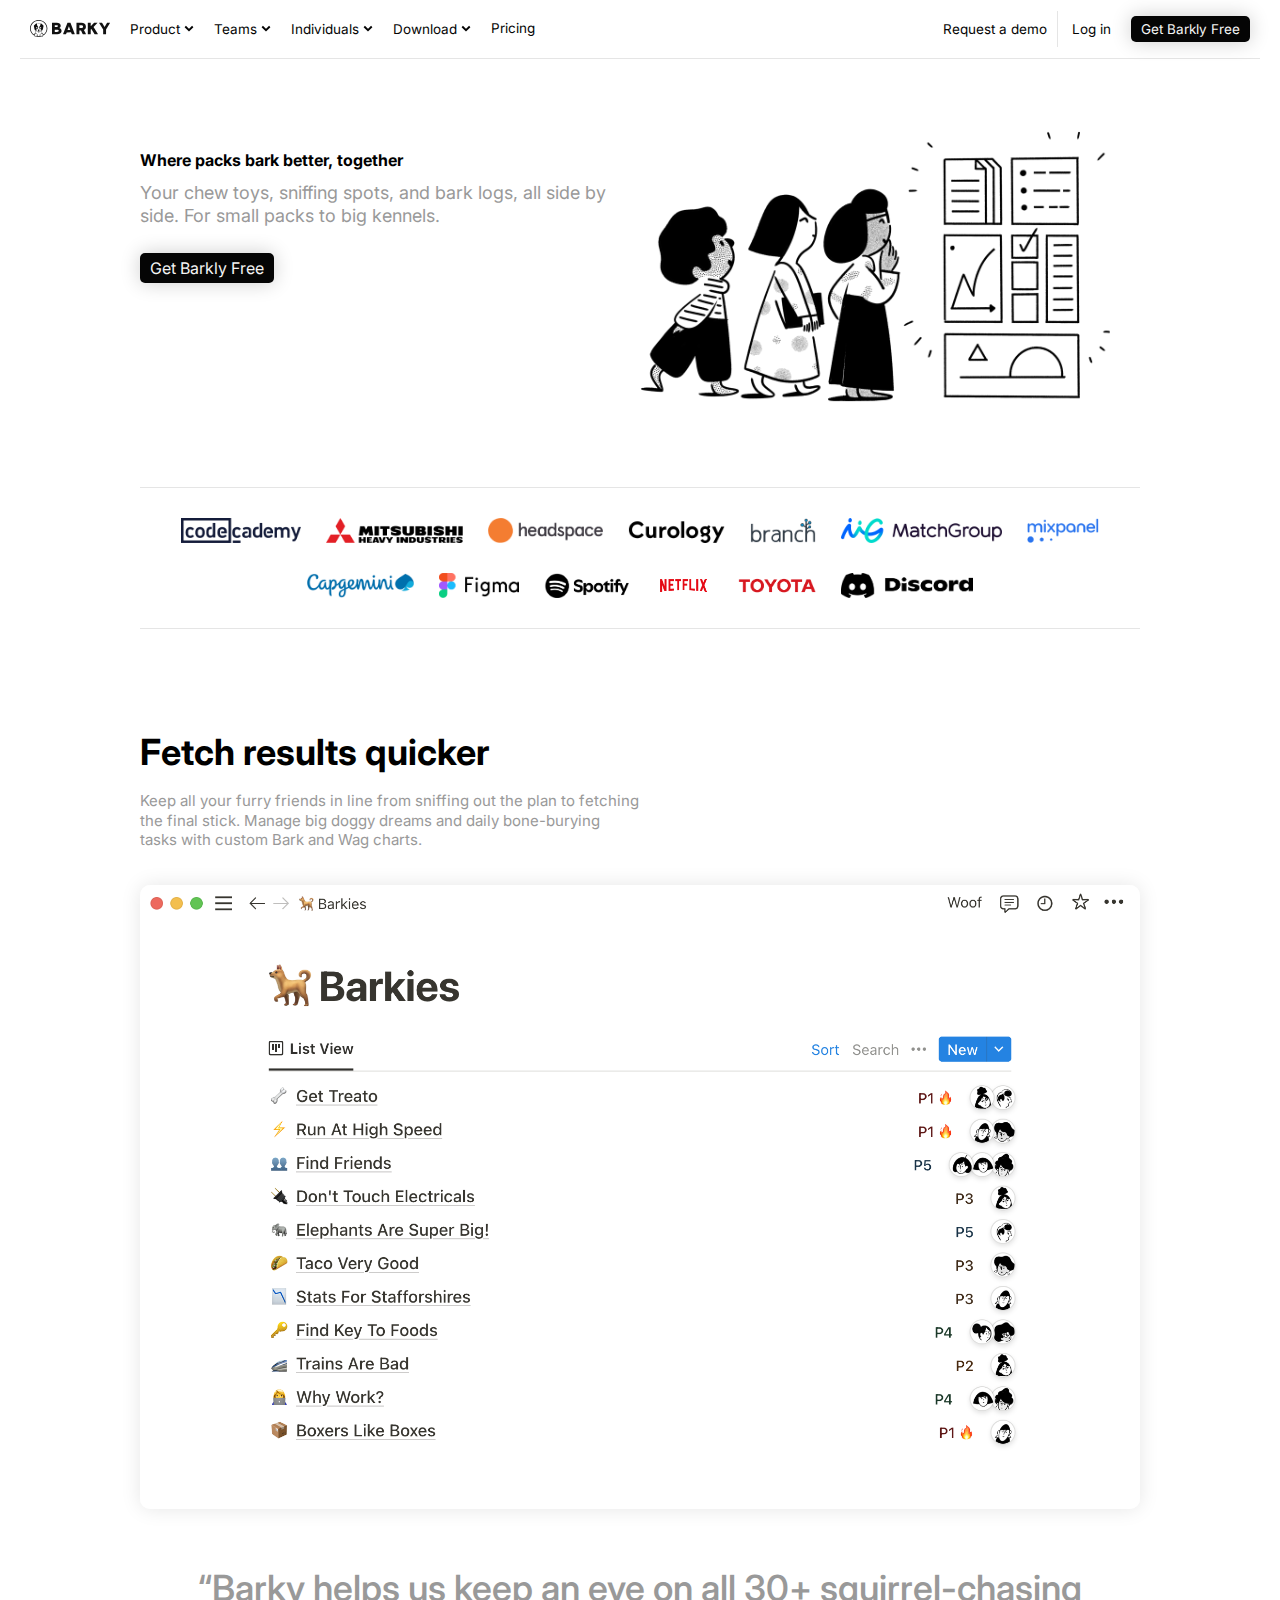
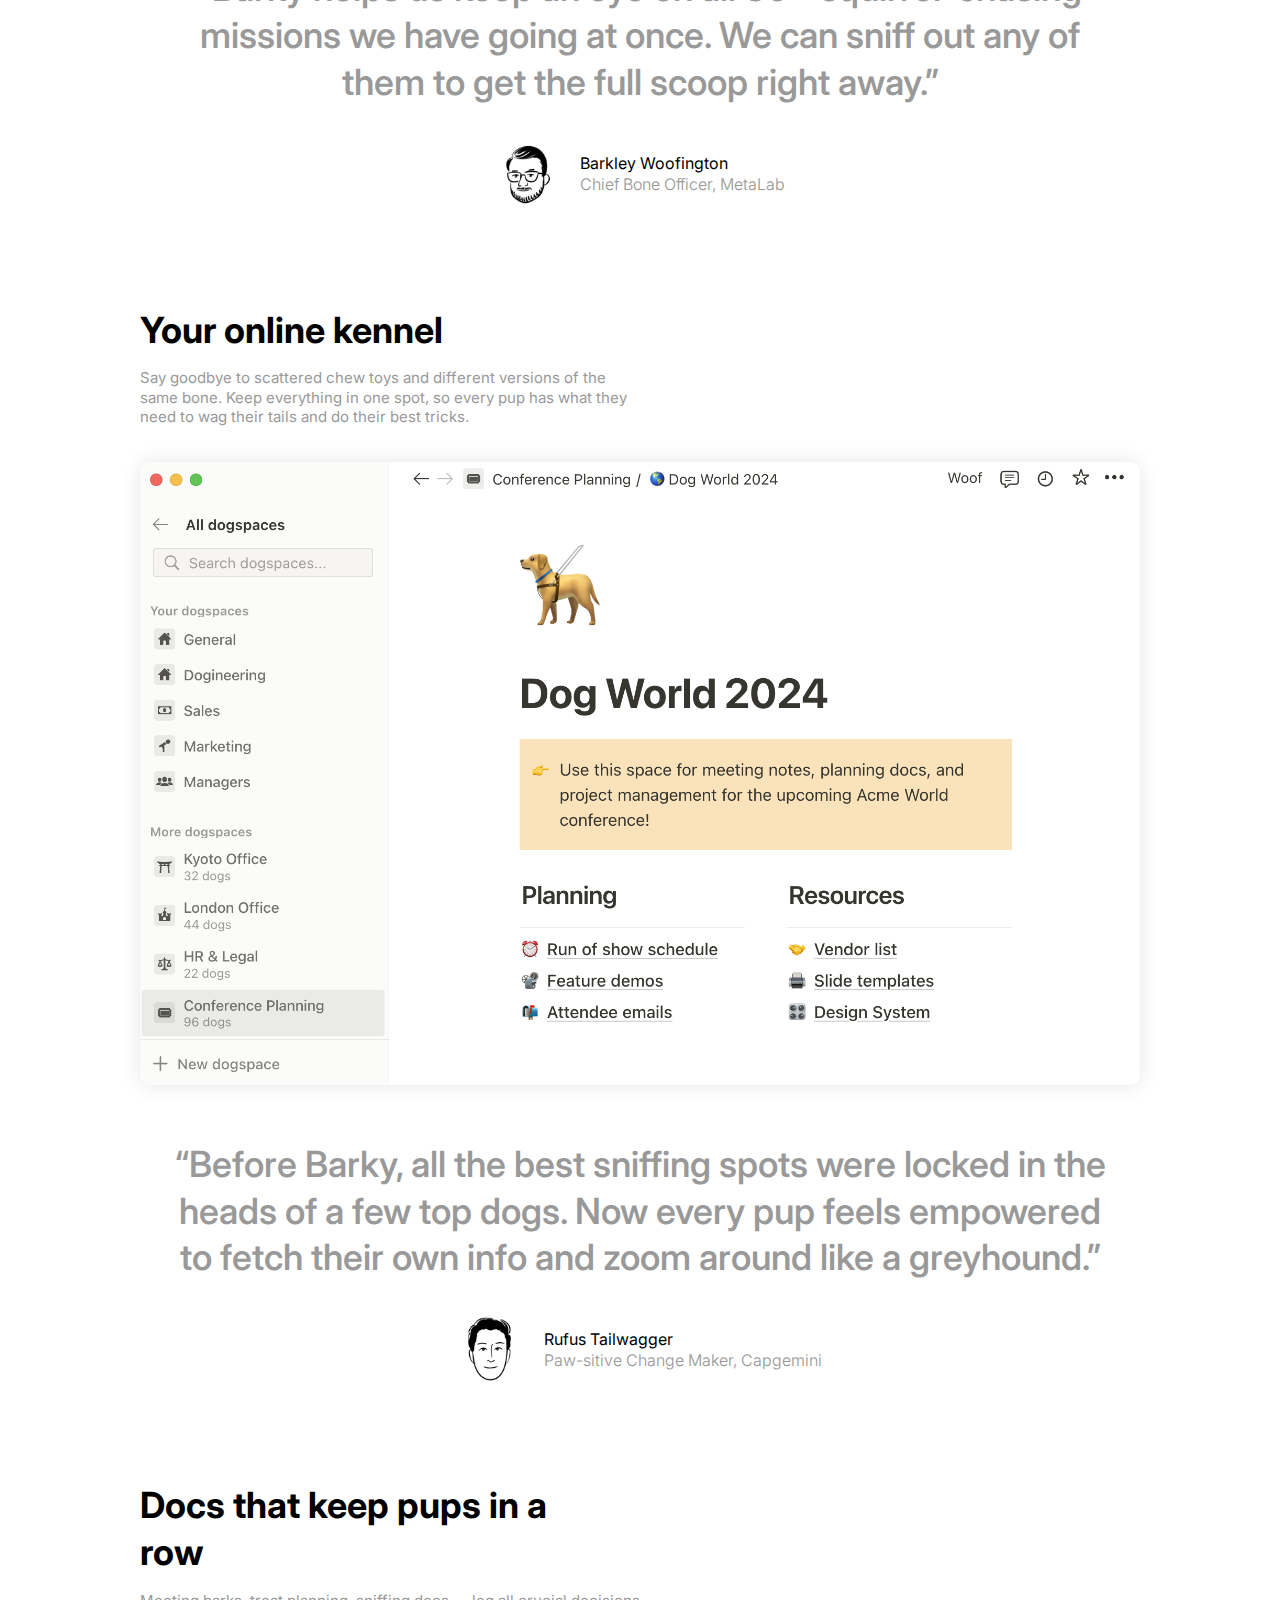
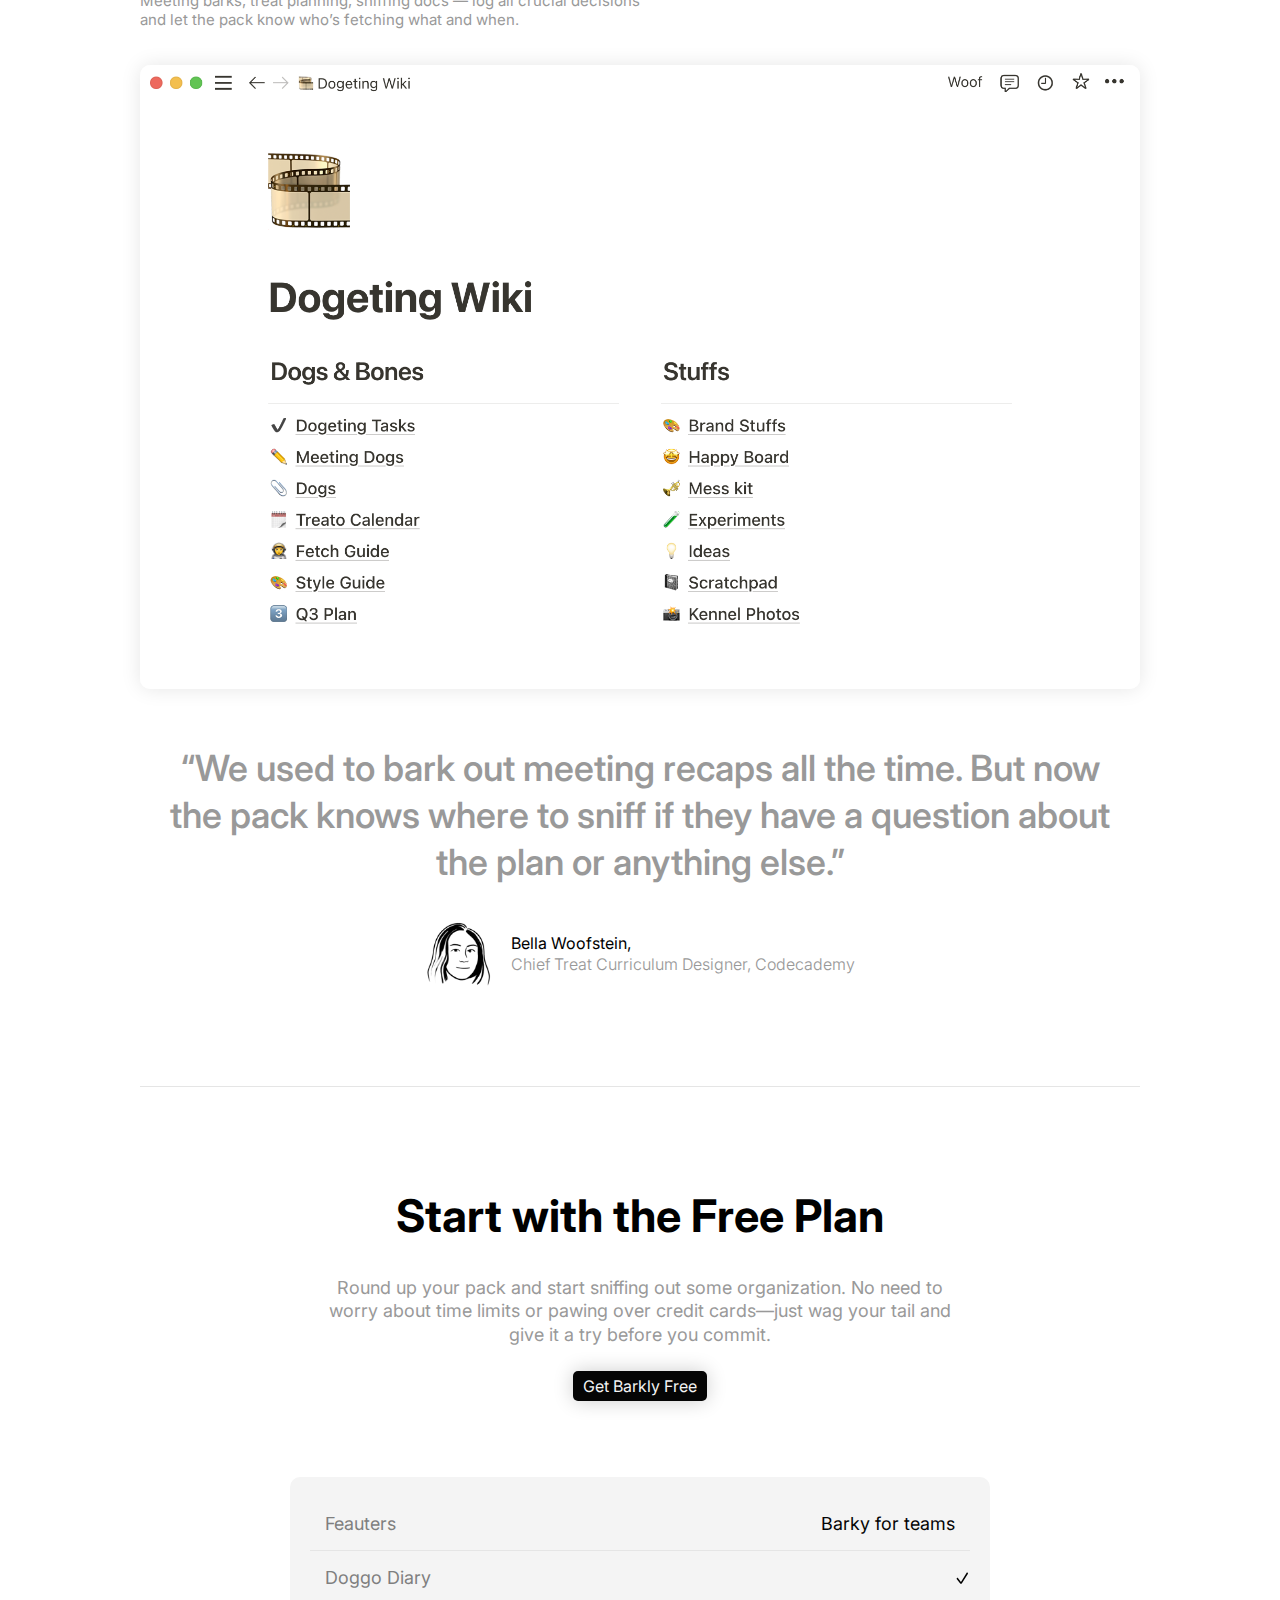
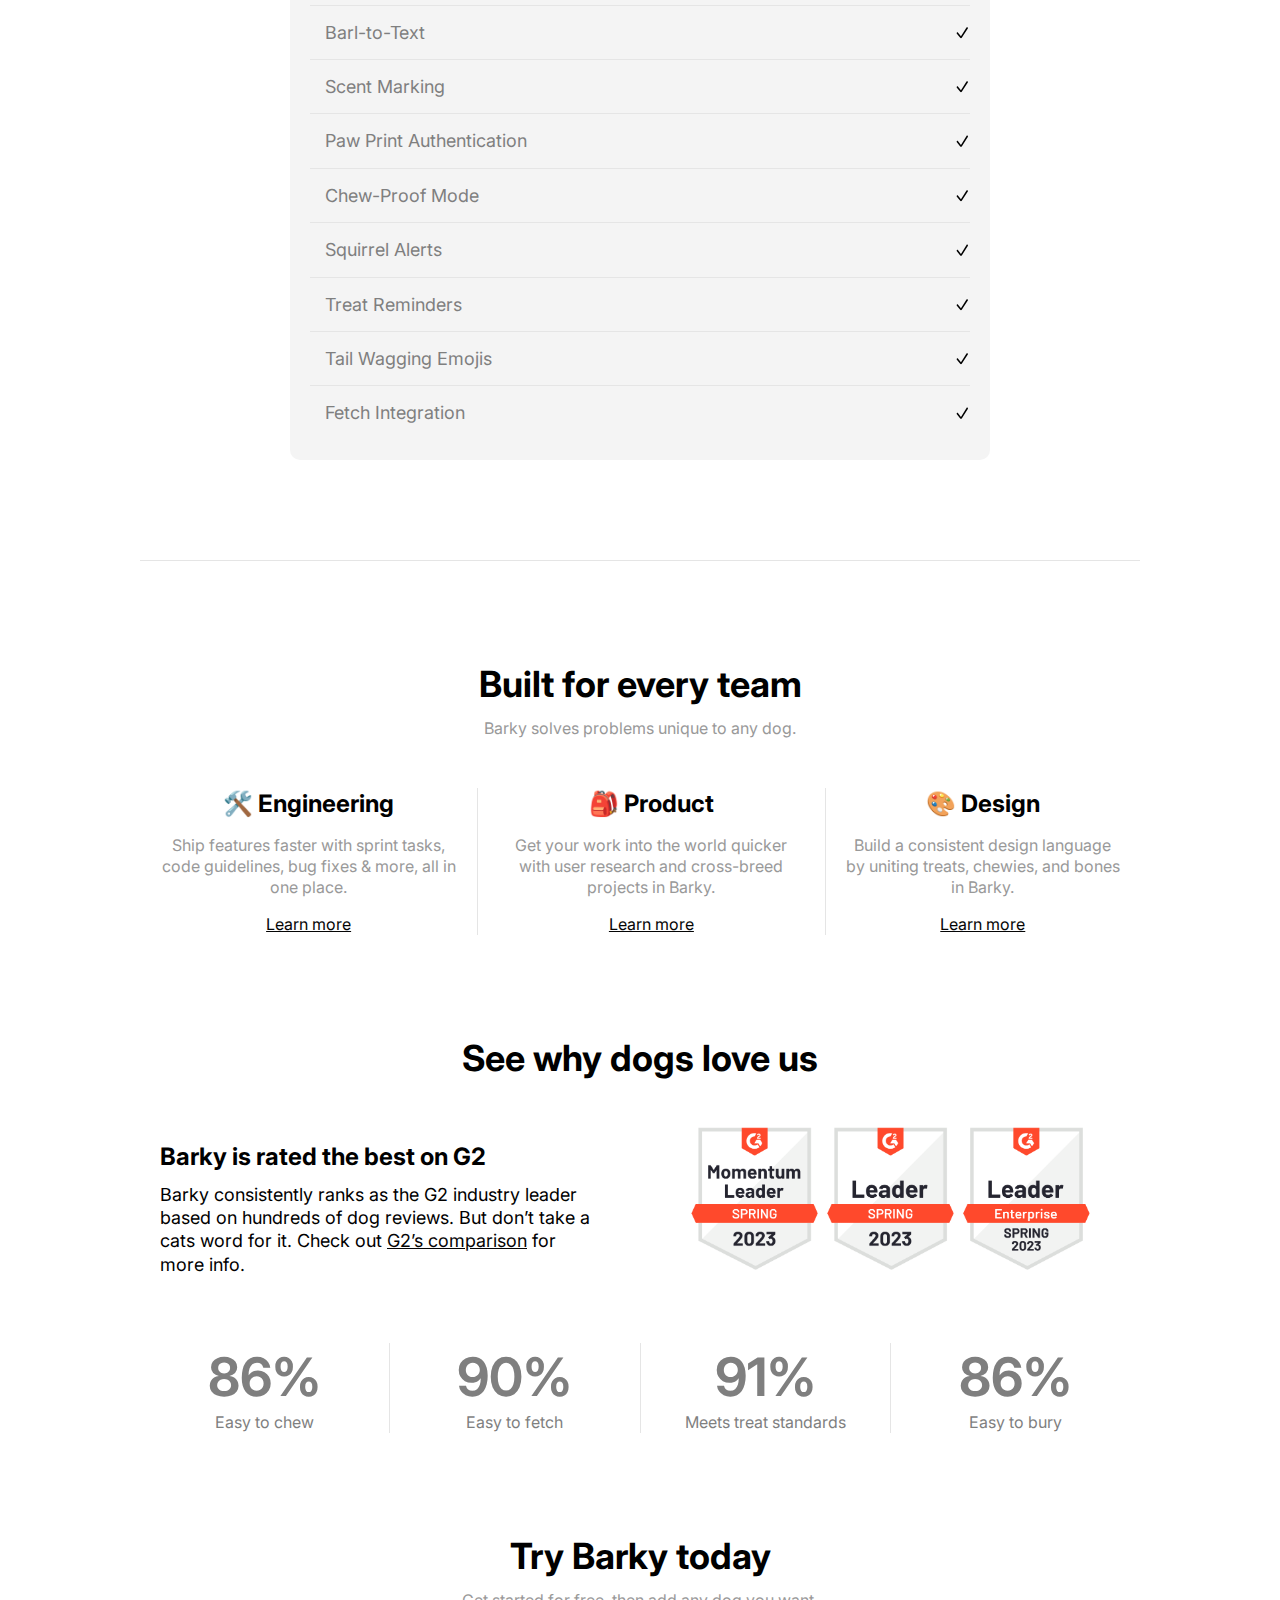
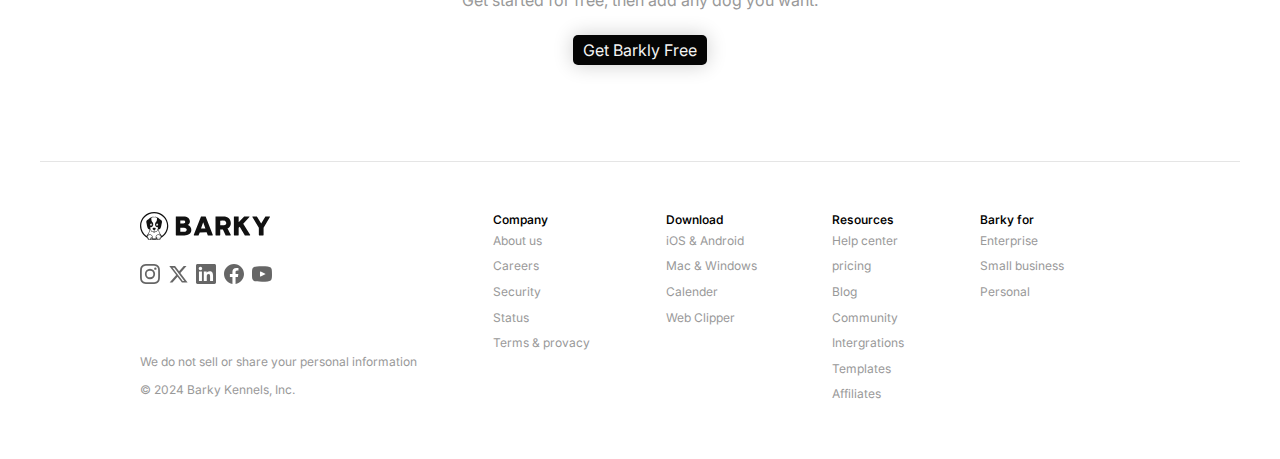
==== index.html @ 0e4dac3a "Gjort css-variabler av färgerna och typsnitten" ====
<!DOCTYPE html>
<html>
<head>
    <meta charset="UTF-8">
    <meta name="viewport" content="width=device-width, initial-scale=1.0">
    <title>Barky</title>
    <link rel="stylesheet" href="style.css">
</head>
    <body>
        <header>
            <nav id="top-menu-container">
                <img id="logo-header" src="material/brand.svg" alt="Barky logo">
            <nav id="nav-left">
                <div class="drop-down-first">
                <a href="#">Product <img class="arrow" src="material/nav-caret.svg"></a>
                    <!--första drop down-->
                    <nav id="sub-meny-first">
                        <div class="first-content">
                        <a href="#"><img class="meny-pic" src="material/nav-icon-01.svg">
                            <div>
                                <p class="bold">AI</p>
                                <p class="second">Integrated AI assistant</p>
                            </div>
                        </div></a>
                        <div class="first-content">
                        <a href="#"><img class="meny-pic" src="material/nav-icon-02.svg">
                            <div>
                                <p class="bold">Docs</p>
                                <p class="second">Simple & powerful</p>
                            </div>
                        </div></a> 
                        <div class="first-content">
                        <a href="#"><img class="meny-pic" src="material/nav-icon-03.svg">
                            <div>
                                <p class="bold">Wikis</p>
                                <p class="second">Centralize your knowledge</p>
                            </div>
                        </div></a> 
                        <div class="first-content">
                        <a href="#"><img class="meny-pic" src="material/nav-icon-04.svg">
                            <div>
                                <p class="bold">Projects</p>
                                <p class="second">For every team or size</p>
                            </div>
                        </div></a> 
                        <div class="first-content">
                        <a href="#"><img class="meny-pic" src="material/nav-icon-05.svg">
                            <div>
                                <p class="bold">Calender</p>
                                <p class="second">Time and work, together</p>
                            </div>
                        </div></a> 
                        <div class="first-content">
                        <a href="#"><img class="meny-pic" src="material/nav-icon-06.svg">
                            <div>
                                <p class="bold">Sites</p>
                                <p class="second">Publish anything, fast</p>
                            </div>
                        </div></a> 
                        <div class="first-content">
                        <a href="#"><img class="meny-pic" src="material/nav-icon-07.svg">
                            <div>
                                <p class="bold">Templates</p>
                                <p class="second">Setups to get you started</p>
                            </div>
                        </div>
                        </a>
                    </nav>
                </div><!--första drop down slut-->
                <!--andra drop down-->
                <div class="drop-down">
                    <a href="#">Teams <img class="arrow" src="material/nav-caret.svg"></a>
                    <nav class="sub-meny">
                        <a href="#">Product</a>
                        <a href="#">Engineering</a>
                        <a href="#">Design</a>
                        <a href="#">Marketing</a>
                        <a href="#">IT</a>
                        <a href="#">Startups</a>
                        <a href="#">Enterprise</a>
                    </nav>
                </div><!--andra drop down slut-->
                <!--tredje drop down-->
                <div class="drop-down">
                <a href="#">Individuals <img class="arrow" src="material/nav-caret.svg"></a>
                    <nav class="sub-meny">
                        <a href="#">Personal</a>
                        <a href="#">Students</a>
                        <a href="#">Teachers</a>
                        <a href="#">Creators</a>
                    </nav>
                </div><!--tredje drop down slut-->
                <!--fjärde drop down-->
                <div class="drop-down">
                <a href="#">Download <img class="arrow" src="material/nav-caret.svg"></a>
                    <nav class="sub-meny" id="sub-meny-last">
                        <a href="#">Barky</a>
                        <a href="#">Calender</a>
                        <a href="#">Web Clipper</a>
                        <div id="text-drop-down-last">
                            <p>Barky is always at home right in <a id="link1" href="#">your browser</a></p>
                        </div>
                        </nav>
                    </div>
                <!--fjärde drop down slut-->
                <a href="#">Pricing</a>
                </nav> <!--nav-left slut-->

            <nav id="nav-right">
                <a class="devider" href="#">Request a demo</a>
                <a href="#">Log in</a>
            </nav>
                <div id="ipad"> 
                <a class="button-black" href="#">Get Barkly Free</a></div>
            </div>
            <a id="hamburger" href="#"><img src="material/hamburger.svg" alt="menu icon"></a>
         
        </header>

        <main>
            <div id="top">
                <div class="text-right">
                    <h1>Where packs bark better, together</h1>
                        <p>Your chew toys, sniffing spots, and bark logs, all side by side. For small packs to big kennels.</p>
                        <a class="button-black" href="#">Get Barkly Free</a>
                </div>
                <div class="pic-left">
                    <img src="material/teams-hero.png">
                </div>
            </div>

            <div id="logos">
                <div class="row" id="row1">
                    <img src="material/company-logo-01.png" alt="Logo code academy">
                    <img src="material/company-logo-02.png" alt="logo mitshubishi">
                    <img src="material/company-logo-03.png" alt="logo headspace">
                    <img src="material/company-logo-04.png" alt="logo curology">
                    <img src="material/company-logo-05.png" alt="logo branch">
                    <img src="material/company-logo-06.png" alt="logo matchgroup">
                    <img src="material/company-logo-07.png" alt="logo mixpanel">
                </div>
                <div class="row">
                    <img src="material/company-logo-08.png" alt="logo capgemini">
                    <img src="material/company-logo-09.png" alt="logo figma">
                    <img src="material/company-logo-10.png" alt="Logo spotify">
                    <img src="material/company-logo-11.png" alt="Logo netflix">
                    <img src="material/company-logo-12.png" alt="logo toyota">
                    <img src="material/company-logo-13.png" alt="logo discord">
                </div>
            </div>
        <div id="container">
            <h2>Fetch results quicker</h2>
            <div class="doginfo">
                <div class="textdog">
                <p>Keep all your furry friends in line from sniffing out the plan to fetching the final stick. Manage big doggy dreams and daily bone-burying tasks with custom Bark and Wag charts.</p>
                </div>
            <img src="material/usp-01.png" alt="barkeys list">
            <p class="quote">“Barky helps us keep an eye on all 30+ squirrel-chasing missions we have going at once. We can sniff out any of them to get the full scoop right away.”</p>
            </div>
            <div class="small-pic">
                <img src="material/face-01.png" alt="picture of a face">
                <div class="name-and-title">
                <p>Barkley Woofington</p>
                <p class="second">Chief Bone Officer, MetaLab</p>
                </div>
            </div>

            <h2>Your online kennel</h2>
            <div class="doginfo">
                <div class="textdog">
                <p>Say goodbye to scattered chew toys and different versions of the same bone. Keep everything in one spot, so every pup has what they need to wag their tails and do their best tricks.</p>
                </div>
            <img src="material/usp-02.png" alt="dog world 2024">
            <p class="quote">“Before Barky, all the best sniffing spots were locked in the heads of a few top dogs. Now every pup feels empowered to fetch their own info and zoom around like a greyhound.”</p>
            </div>
            <div class="small-pic">
                <img src="material/face-02.png" alt="picture of face 2">
                <div class="name-and-title">
                <p>Rufus Tailwagger</p> 
                <p class="second">Paw-sitive Change Maker, Capgemini</p>
                </div>
            </div>

            <h2>Docs that keep pups in a row</h2>
            <div class="doginfo">
                <div class="textdog">
                <p>Meeting barks, treat planning, sniffing docs — log all crucial decisions and let the pack know who’s fetching what and when.</p>
                </div>
            <img src="material/usp-03.png" alt="Dogeting wiki">
            <p class="quote">“We used to bark out meeting recaps all the time. But now the pack knows where to sniff if they have a question about the plan or anything else.”</p>
            </div>
            <div class="small-pic">
                <img src="material/face-03.png" alt="picture of face 2">
                <div class="name-and-title">
                <p>Bella Woofstein,</p> 
                <p class="second">Chief Treat Curriculum Designer, Codecademy</p>
                </div>
            </div>
        </div>

        <div id="free-plan">
        <h1>Start with the Free Plan</h1>
            <p id="text-free">Round up your pack and start sniffing out some organization. No need to worry about time limits or pawing over credit cards—just wag your tail and give it a try before you commit.</p>
            <a class="button-black" href="#">Get Barkly Free</a>
        <div id="gray-squere">
            <div class="underline">
                <p>Feauters</p> 
                <p id="barkey">Barky for teams</p>
            </div>
            <div class="underline">
                <p>Doggo Diary</p> 
                <img class="check" src="material/check.svg">
            </div>
            <div class="underline">
                <p>Barl-to-Text</p> 
                <img class="check" src="material/check.svg">
            </div>
            <div class="underline">
                <p>Scent Marking</p> 
                <img class="check" src="material/check.svg">
            </div>
            <div class="underline">
                <p>Paw Print Authentication</p> 
                <img class="check" src="material/check.svg">
            </div>
            <div class="underline">
                <p>Chew-Proof Mode</p> 
                <img class="check" src="material/check.svg">
            </div>
            <div class="underline">
                <p>Squirrel Alerts</p> 
                <img class="check" src="material/check.svg">
            </div>
            <div class="underline">
                <p>Treat Reminders</p> 
                <img class="check" src="material/check.svg">
            </div>
            <div class="underline">
                <p>Tail Wagging Emojis</p> 
                <img class="check" src="material/check.svg">
            </div>
            <div class="underline" id="last">
                <p>Fetch Integration</p> 
                <img class="check" src="material/check.svg">
            </div>
        </div>
        </div>

        <div class="content-bottom">
        <div class="content">
            <h1>Built for every team</h1>
            <p>Barky solves problems unique to any dog.</p>
        </div>
            <div id="column-built">
                <div class="column">
                    <h2>🛠️ Engineering</h2>
                    <p>Ship features faster with sprint tasks, code guidelines, bug fixes & more, all in one place.</p>
                    <a class="link-in-text" href="#">Learn more</a>
                </div>
                <div class="column">
                    <h2>🎒 Product</h2>
                    <p>Get your work into the world quicker with user research and cross-breed projects in Barky.</p>
                    <a class="link-in-text" href="#">Learn more</a>
                </div>
                <div class="column" id="last"> 
                    <h2>🎨 Design</h2>
                    <p>Build a consistent design language by uniting treats, chewies, and bones in Barky.</p>
                    <a class="link-in-text" href="#">Learn more</a>
                </div>
            </div>
        </div>
            
        <div class="content">
             <h1>See why dogs love us</h1>
        </div> 
            <div id="rated">
            <div class="text-right" id="rated-text">
                <h2>Barky is rated the best on G2</h2>
                    <p>Barky consistently ranks as the G2 industry leader based on hundreds of dog reviews. But don’t take a cats word for it. Check out <a class="link-in-text" href=#>G2’s comparison</a> for more info.</p>
            </div>
            <div class="pic-left" id="badges">
                <img src="material/badges.png">
            </div>
        </div>
        <div id="procent">
            <div class="numbers">
                <h3>86%</h3>
                <p>Easy to chew</p>
            </div>
            <div class="numbers">
                <h3>90%</h3>
                <p>Easy to fetch</p>
            </div>
            <div class="numbers">
                <h3>91%</h3>
                <p>Meets treat standards</p>
            </div>
            <div class="numbers" id="last">
                <h3>86%</h3>
                <p>Easy to bury</p>
            </div>
        </div>
                    
        <div class="content">
            <h1>Try Barky today</h1>
            <p id="try-today">Get started for free, then add any dog you want.</p>
            <a class="button-black" href="#">Get Barkly Free</a>
        </div> 
        </main>

        <footer>
        <div class="footer-wrapper">
            <div class="footer-content">
                <div>
                    <img id="logo-footer" src="material/brand.svg" alt="Barky logo">
                </div>  
                <div id="media-footer">
                    <img src="material/share-01.svg" alt="instagram logo" class="media">
                    <img src="material/share-02.svg" alt="X logo" class="media">
                    <img src="material/share-03.svg" alt="link-in logo" class="media">
                    <img src="material/share-04.svg" alt="facebook logo" class="media">
                    <img src="material/share-05.svg" alt="youtube logo" class="media">
                </div>
                <div id="footer-text">
                    <p>We do not sell or share your personal information</p>
                    <p>&copy; 2024 Barky Kennels, Inc.</p>
                </div>
            </div>
            <div class="footer-content" id="one">
                <p class="bold">Company</p>
                <a href="#">About us</a>
                <a href="#">Careers</a>
                <a href="#">Security</a>
                <a href="#">Status</a>
                <a href="#">Terms & provacy</a>
            </div>
            <div class="footer-content" id="two">
                <p class="bold">Download</p>
                <a href="#">iOS & Android</a>
                <a href="#">Mac & Windows</a>
                <a href="#">Calender</a>
                <a href="#">Web Clipper</a>
            </div>
            <div class="footer-content" id="three">
                <p class="bold">Resources</p>
                <a href="#">Help center</a>
                <a href="#">pricing</a>
                <a href="#">Blog</a>
                <a href="#">Community</a>
                <a href="#">Intergrations</a>
                <a href="#">Templates</a>
                <a href="#">Affiliates</a>
            </div>
            <div class="footer-content" id="four">
                <p class="bold">Barky for</p>
                <a href="#">Enterprise</a>
                <a href="#">Small business</a>
                <a href="#">Personal</a>
            </div>

        </div>
        </footer>
    </body>
</html>
---- style.css ----
html {
    --white: white; 
    --black: #050505;
    --grey-white: #f4f4f4;
    --light-grey: #e5e5e5; 
    --grey: #999999; 
    --middlegrey: #7f7f7f; 
    --dark-gray : #353535; 
    --blue: #087fe7; 

    --font-size-53: 53px; 
    --font-size-45: 45px;
    --font-size-36: 36px;
    --font-size-26: 26px;
    --font-size-18: 18px;
    --font-size-15: 15px;
    --font-size-14: 14px;
    --font-size-13: 13.5px;
    --font-size-12: 12px; 

}

body {
    margin:0 10px; 
    font-family: Inter;
    line-height: 1.3;
}

@font-face {
    font-family: Inter;
    src: url(material/Inter.ttf);
}

#top-menu-container {
    display: flex;
    justify-content: space-between;
    align-items: center;
    padding: 10px; 
    border-bottom: 1px solid var(--light-grey);
    background-color: var(--white);  
    gap: 10px;
    position: fixed;
    top:0px;
    left: 20px;
    right: 20px; 
}

.arrow{
    height: 10px;
    width: 10px;
}

#nav-left {
    display: flex;
}

#nav-right {
    margin-left: auto; 
}

nav a {
    text-decoration: none;
    color: var(--black); 
    padding: 10px; 
    font-size: var(--font-size-13); 
}

#hamburger {
    width: 15px;
    display: none;
}

nav a:hover {
    background-color: var(--grey-white);
    border-radius: 5px;
}

a.button-black {
    background-color: var(--black);
    color: var(--grey-white); 
    border-radius: 5px;
    padding: 5px 10px; 
    text-decoration: none;
    box-shadow: 0px 0px 20px rgba(0, 0, 0, 0.2);
} 

a.button-black:hover {
    background-color: var(--dark-gray);
}

.devider {
    border-right: 1px solid var(--light-grey); 
}

#logo-header{
    width: 80px;
    height: auto;
}
/*------------drop-down-menyer-------------*/
.drop-down, .drop-down-first, drop-down-last {
    position: relative;
    align-self: center;
}

#sub-meny-first {
    display: none;  
    flex-direction: column;
    padding: 10px;
    box-shadow: 0px 0px 20px rgba(0, 0, 0, 0.2);
    border-radius: 5px;  
    width: 240px;
    position: absolute; 
    top: 25px;
    background-color: var(--white);
}

.drop-down-first:hover nav#sub-meny-first {
    display: flex;
}

.meny-pic {
    height: 30px;
    width: 30px;
    border: 1px solid var(--light-grey); 
    border-radius: 5px;
}

.first-content a {
    display: flex;
    gap: 10px;
}

.first-content p {
    margin: 0; 
}

.sub-meny {
    display: none;
    flex-direction: column;    
    padding: 5px;
    box-shadow: 0px 0px 20px rgba(0, 0, 0, 0.2);
    border-radius: 5px;  
    width: 130px;
    position: absolute; 
    top: 25px;
    background-color: var(--white); 
}

.drop-down:hover nav.sub-meny {
    display: flex;
}

#sub-meny-last {
    width: 200px;
}

#text-drop-down-last {
    font-size: var(--font-size-13);
    padding: 10px;
    color: var(--grey); 
}

#text-drop-down-last p {
   margin: 0; 
}

#link1 {
    text-decoration: underline;
    padding: 0; 
}

#link1:hover {
    color: var(--blue); 
    background-color: var(--white);
}
/*-------------------main börjar-----------------*/
main {
    max-width: 1000px;
    margin: 0 auto;
}

#top {
    display: flex;
    margin: 100px 0 50px 0; 
}

#top h1 {
    font-size: var(--h1-font-size); 
    margin: 50px 0 0 0; 
}

#top p {
    color: var(--grey); 
    margin: 10px 0 30px 0; 
    font-size: var(--font-size-18); 
}
.pic-left {
    padding: 30px; 
}
.pic-left img {
    width: 100%; 
}

.text-right, .pic-left {
    flex-basis: 0;
    flex-grow: 1; 
}

.row  {
    display: flex;
    justify-content: center;
    flex-wrap: wrap;
    gap: 25px;
}

#row1 {
    padding-bottom: 30px;
}

#logos img {
    height: 25px;
}

#logos {
    border-top: 1px solid var(--light-grey);
    border-bottom: 1px solid var(--light-grey);
    padding: 30px;
}

#container h2 {
    margin: 100px 0 0 0; 
    font-size: var(--font-size-36);
    width: 45%;
}

.doginfo {
    display: flex; 
    flex-direction: column; 
    color: var(--grey); 
}

.textdog {
    width: 50%;
    font-size: var(--font-size-15); 
}

.doginfo img {
    width: 100%;
    border-radius: 10px; 
    box-shadow: 0px 0px 20px rgba(0, 0, 0, 0.1);
    margin: 20px 0; 
}

.quote {
    font-size: var(--font-size-36);
    text-align: center;
    font-weight: 550;
    padding: 0 20px; 
}

.small-pic {
    display: flex; 
    justify-content: center;
    gap: 20px;
}

.small-pic p{
    margin: 0;  
}

.small-pic img {
    height: 65px;
}

.name-and-title{
    align-self: center;
}

.second {
    font-weight: 320;
    color: var(--grey); 
}

#container {
    padding-bottom: 100px;
    border-bottom: 1px solid var(--light-grey);
}

#free-plan {
    text-align: center;
    margin: 100px auto; 
    width: 70%;
}

#free-plan h1 {
    font-size: var(--font-size-45); 
    margin: 0; 
}

#text-free {
    color: var(--grey); 
    padding: 30px; 
    font-size: var(--font-size-18); 
    margin: 0;
}

#gray-squere {
    background-color: var(--grey-white); 
    padding: 20px; 
    margin: 80px 0; 
    border-radius: 10px; 
}

#barkey {
    color: var(--black); 
}
.underline p {
    margin: 0;  
    padding: 15px;  
    color: var(--middlegrey); 
    font-size: var(--font-size-18);
}

.check {
    height: auto;
    width: 15px;
}

.underline {
    border-bottom: 1px solid var(--light-grey);
    display: flex;
    justify-content: space-between;
}

#last {
    border: none; 
} /*borde vara en klass men jag får det inte att fungera, förmodligen pga specificiteten*/
.content-bottom {
    border-top: 1px solid var(--light-grey); 
}

.content {
    text-align: center;
}

.content h1 {
    margin: 100px 0 0 0;
    font-size: var(--font-size-36);
}

.content p {
    color: var(--grey); 
    margin: 10px 0 50px 0; 
}

#column-built {
    display: flex;
    text-align: center;
}

.column {
    padding: 0 20px; 
    border-right: 1px solid var(--light-grey); 
}

.column h2 {
    margin: 0; 
}

.column p {
    color: var(--grey); 
}

.link-in-text {
    color: var(--black); 
}

#rated {
    display: flex;
    gap: 20px; 
}

#rated-text {
    margin-top: 50px; 
    padding: 10px 20px; 
}

#rated h2, #rated p {
    margin: 0;
}

#rated p {
    padding-top: 10px; 
    font-size: var(--font-size-18);
    box-sizing: border-box;
}

#procent {
    display: flex;
    color: var(--middlegrey);
    text-align: center; 
    margin: 20px 0;  
}

.numbers {
    border-right: 1px solid var(--light-grey); 
    flex-basis: 0; 
    flex-grow: 1; 
}

#procent h3 {
    font-weight: 650;
    font-size: var(--font-size-53); 
    margin: 0; 
}

#procent p {
    margin: 0; 
}

#try-today {
    margin: 10px 0 30px 0;  
}
/*------ main slut, footer börjar------*/
footer {
    max-width: 1200px;
    margin: 100px auto 50px auto; 
    border-top: 1px solid var(--light-grey);
    font-size: var(--font-size-12);
}

.footer-wrapper {
    max-width: 1000px;
    margin: 0 auto; 
    display: flex;
}

.footer-content {
    flex-grow: 1; 
    margin-top: 50px; 
}

.bold {
    font-weight: 550;
    margin: 0;
}

#logo-footer {
    width: 130px;
    margin-bottom: 20px;
}

#media-footer {
    display: flex; 
    gap: 8px; 
}

.media {
    height: auto;
    width: 20px;
}

#footer-text {
    color: var(--grey);
    margin-top: 70px;  
}

footer a {
    text-decoration: none;
    color: var(--grey);
    display: block; 
    padding: 5px 0;
}
/*---------------- ipad-anpassning-----------------*/
@media (max-width: 1080px) {
    body {
        margin: 0 25px; 
    }

    #top-menu-container {
        position: static; 
    }

    #nav-left, #nav-right{
        display: none;
    }

    #ipad {
        display: inline; 
        margin-left: auto; 
    }

    #hamburger{
        display: inline; 
        width: 20px;
        padding: 5px; 
        margin-top:  5px;
    }
    /*------nav slutar, main börjar------*/
    #top {
        flex-direction: column-reverse;
        text-align: center;
        margin: 100px 0; 
    }

    .pic-left img {
        width: 50%;
    }

    #top h1 {
        margin: 0;
        font-size: var(--font-size-45);
    }

    #top p {
        padding: 0 200px; 
    }

    .textdog p {
        padding-right: 75px;
        margin-top: 5px; 
    }

    #free-plan h1 {
        font-size: var(--font-size-36);
    }

    #text-free {
        padding: 10px 30px 20px 30px; 
    }

    #column-built {
        display: grid; 
        grid-template-columns: 1fr 1fr;
        grid-template-rows: 1fr 1fr;
        gap: 50px; 
    }

    .column {
        border: none; 
    }

    #badges img {
        width: 100%;
    }

    #rated p {
        font-size: var(--font-size-15);
        padding: 10px 50px 10px 0; 
    }

    #procent {
        display: grid; 
        grid-template-columns: 1fr 1fr;
        grid-template-rows: 1fr 1fr;
        gap: 50px; 
    }

    .numbers {
        border: none; 
    }
    /*--------main slut, footer börjar--------*/ 
    .footer-wrapper {
        margin-top: 70px;
        display: grid; 
        grid-template-columns: 1fr 1fr;
        grid-template-rows: 1fr 180px 1fr; 
    }

    #one {
        grid-column: 1;
        grid-row: 2; 
    }

    #two {
        grid-column: 2;
        grid-row: 2; 
    }

    #three {
        grid-column: 1;
        grid-row: 3; 
    }

    #four {
        grid-column: 2;
        grid-row: 3; 
    }

    #footer-text {
        margin: 35px 0;
        color: var(--black); 
    } 

    #footer-text p {
        padding: 10px 0;
        margin: 0; 
    }

    .footer-content {
        margin-top: 0; 
    }
}

/*----------------mobilanpassnig ----------------*/
@media (max-width: 600px) {
    body {
        margin: 0 25px; 
    }

    #logo-header {
        width: 120px;
    }

    #top-menu-container {
        border: none; 
        position: static; 
    }

    #nav-left, #nav-right{
        display: none;
    }

    #ipad{
        display: none; 
    }

    #hamburger{
        display: inline; 
        width: 25px;
    }
    /*-----nav slut, main börjar-----*/
    #top {
        flex-direction: column-reverse;
        margin: 50px 0 100px 0;
        text-align: center;
    }

    #top h1 {
        margin-top: 0; 
    }

    #top p {
        padding: 10px; 
    }

    .pic-left {
    padding: 0 30px;
    }

    #container {
        text-align: center;
    }

    #container h2 {
        margin: 70px 0 0 0;
        width: 100%; 
    }

    .doginfo {
        display: block;
    }

    .textdog {
        width: 100%;
        font-size: var(--font-size-18); 
    }

    .small-pic {
        gap: 5px;
        text-align: left; 
    }

    .quote {
        font-size: var(--font-size-26); 
        padding: 0 20px; 
    }

    .second {
        font-size: var(--font-size-12);
    }

    #free-plan {
        width: 100%;
    }

    #free-plan h1 {
        font-size: var(--font-size-36);
    }

    #text-free {
        padding: 15px;
        margin-bottom: 20px; 
    }

    #column-built {
        flex-direction: column;
    }

    .column {
        border: none;
        margin-bottom: 40px; 
    }

    .content h1 {
        margin-top: 50px; 
    }

    #rated {
        flex-direction: column;
    }

    #procent {
        flex-direction: column;
    }

    .numbers {
        border: none; 
        margin-bottom: 50px; 
    }
    /*---------main slut, footer börjar -------*/
    footer {
        font-size: var(--font-size-14);
    }

    #logo-footer {
        width: 160px;
    }

    .footer-wrapper {
        display: grid; 
        grid-template-columns: 1fr 1fr;
        grid-template-rows: 1fr 180px 1fr; 
    }

    #one {
        grid-column: 1;
        grid-row: 2; 
    }

    #two {
        grid-column: 2;
        grid-row: 2; 
    }

    #three {
        grid-column: 1;
        grid-row: 3; 
    }

    #four {
        grid-column: 2;
        grid-row: 3; 
    }

    .media {
        width: 25px;
    }

    #logo-footer {
        margin-top: 50px; 
    }

    #footer-text {
        margin: 35px 0;
        color: var(--black); 
    } 

    #footer-text p {
        padding: 10px 0;
        margin: 0; 
    }

    .footer-content {
        margin-top: 0; 
    }
}
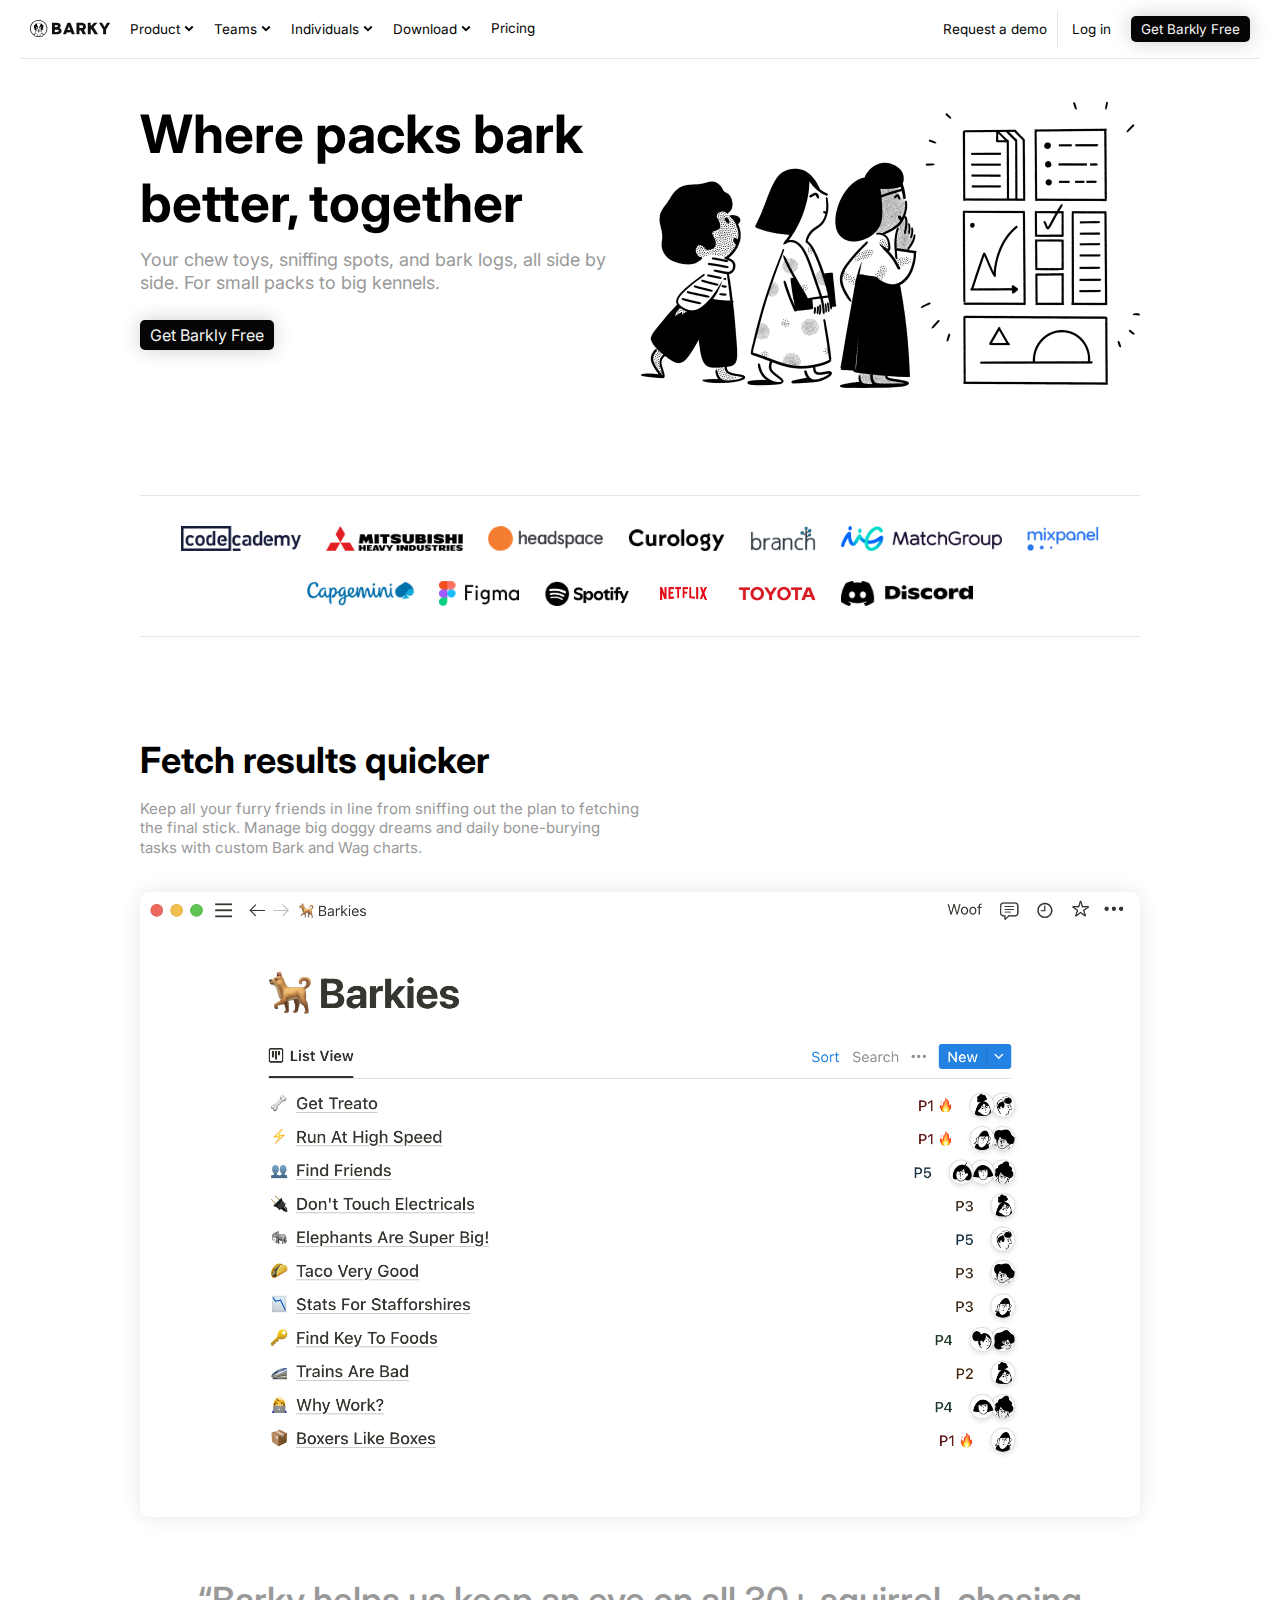
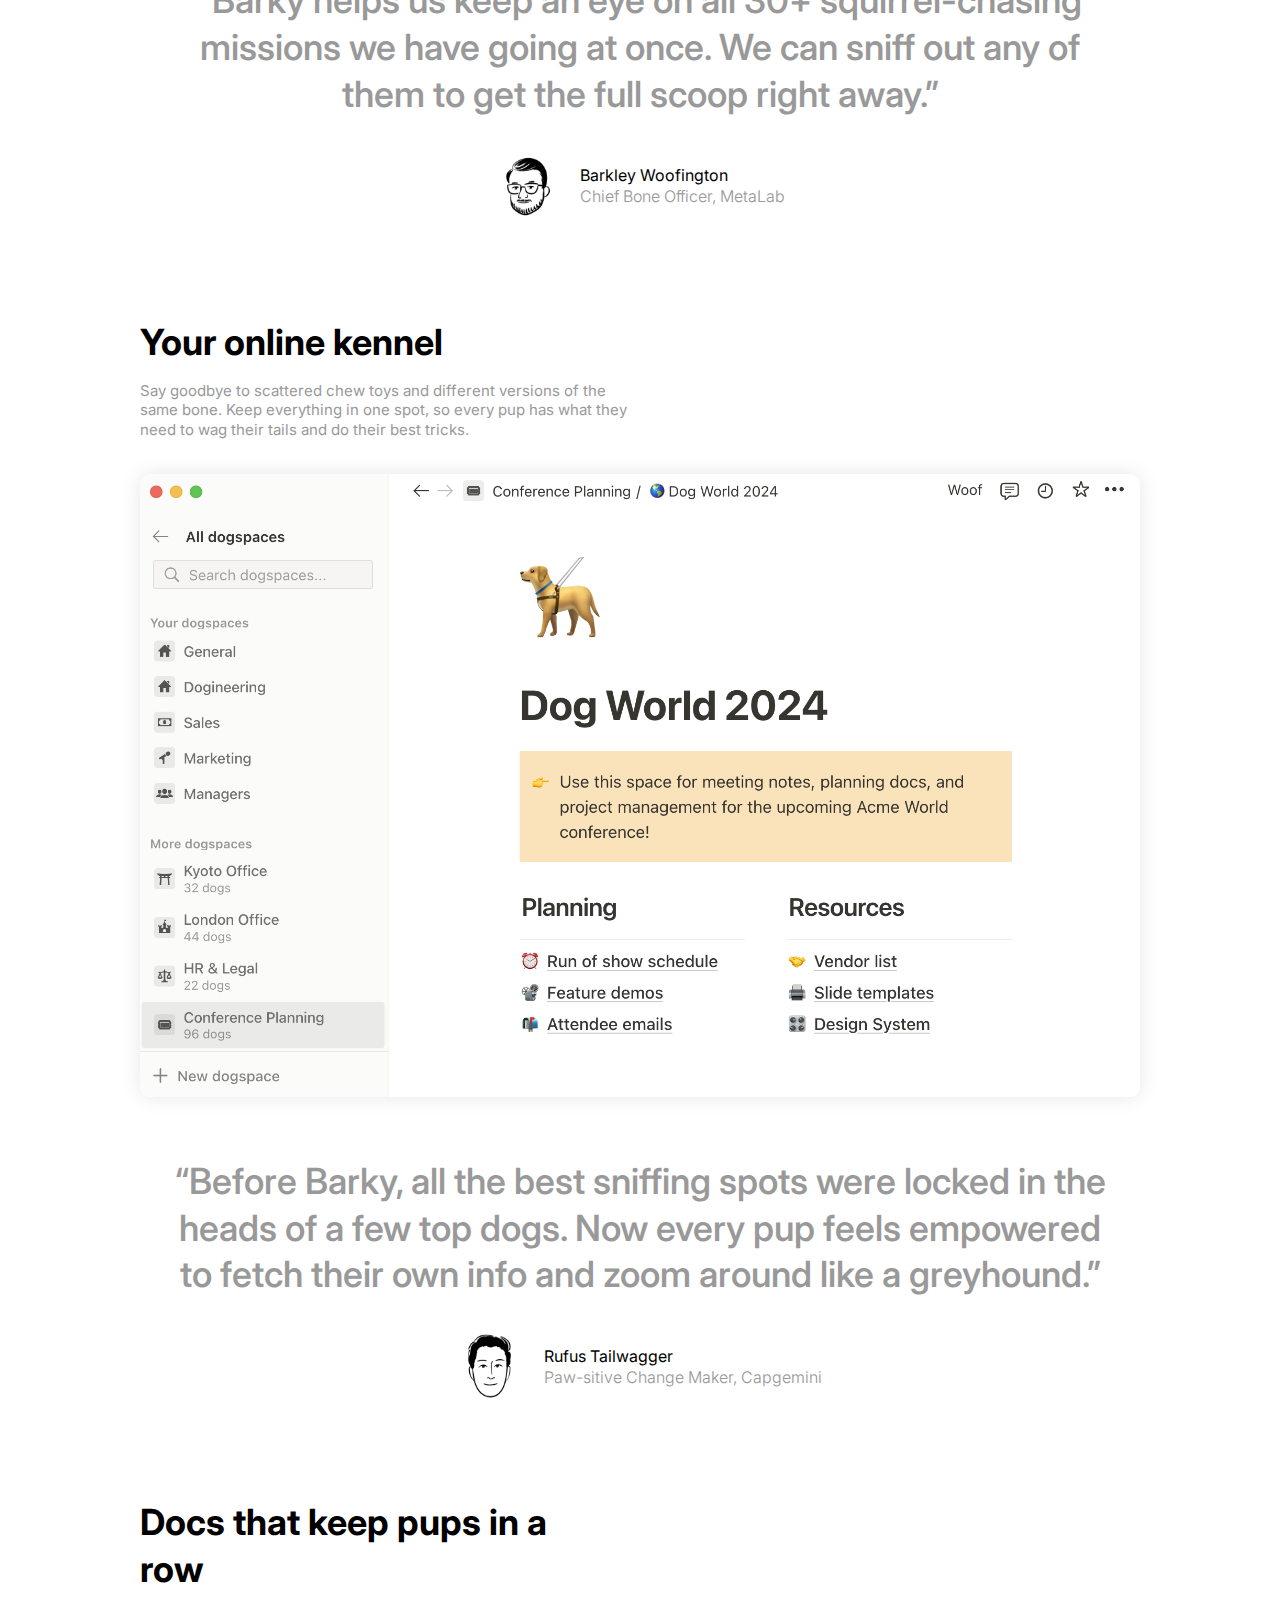
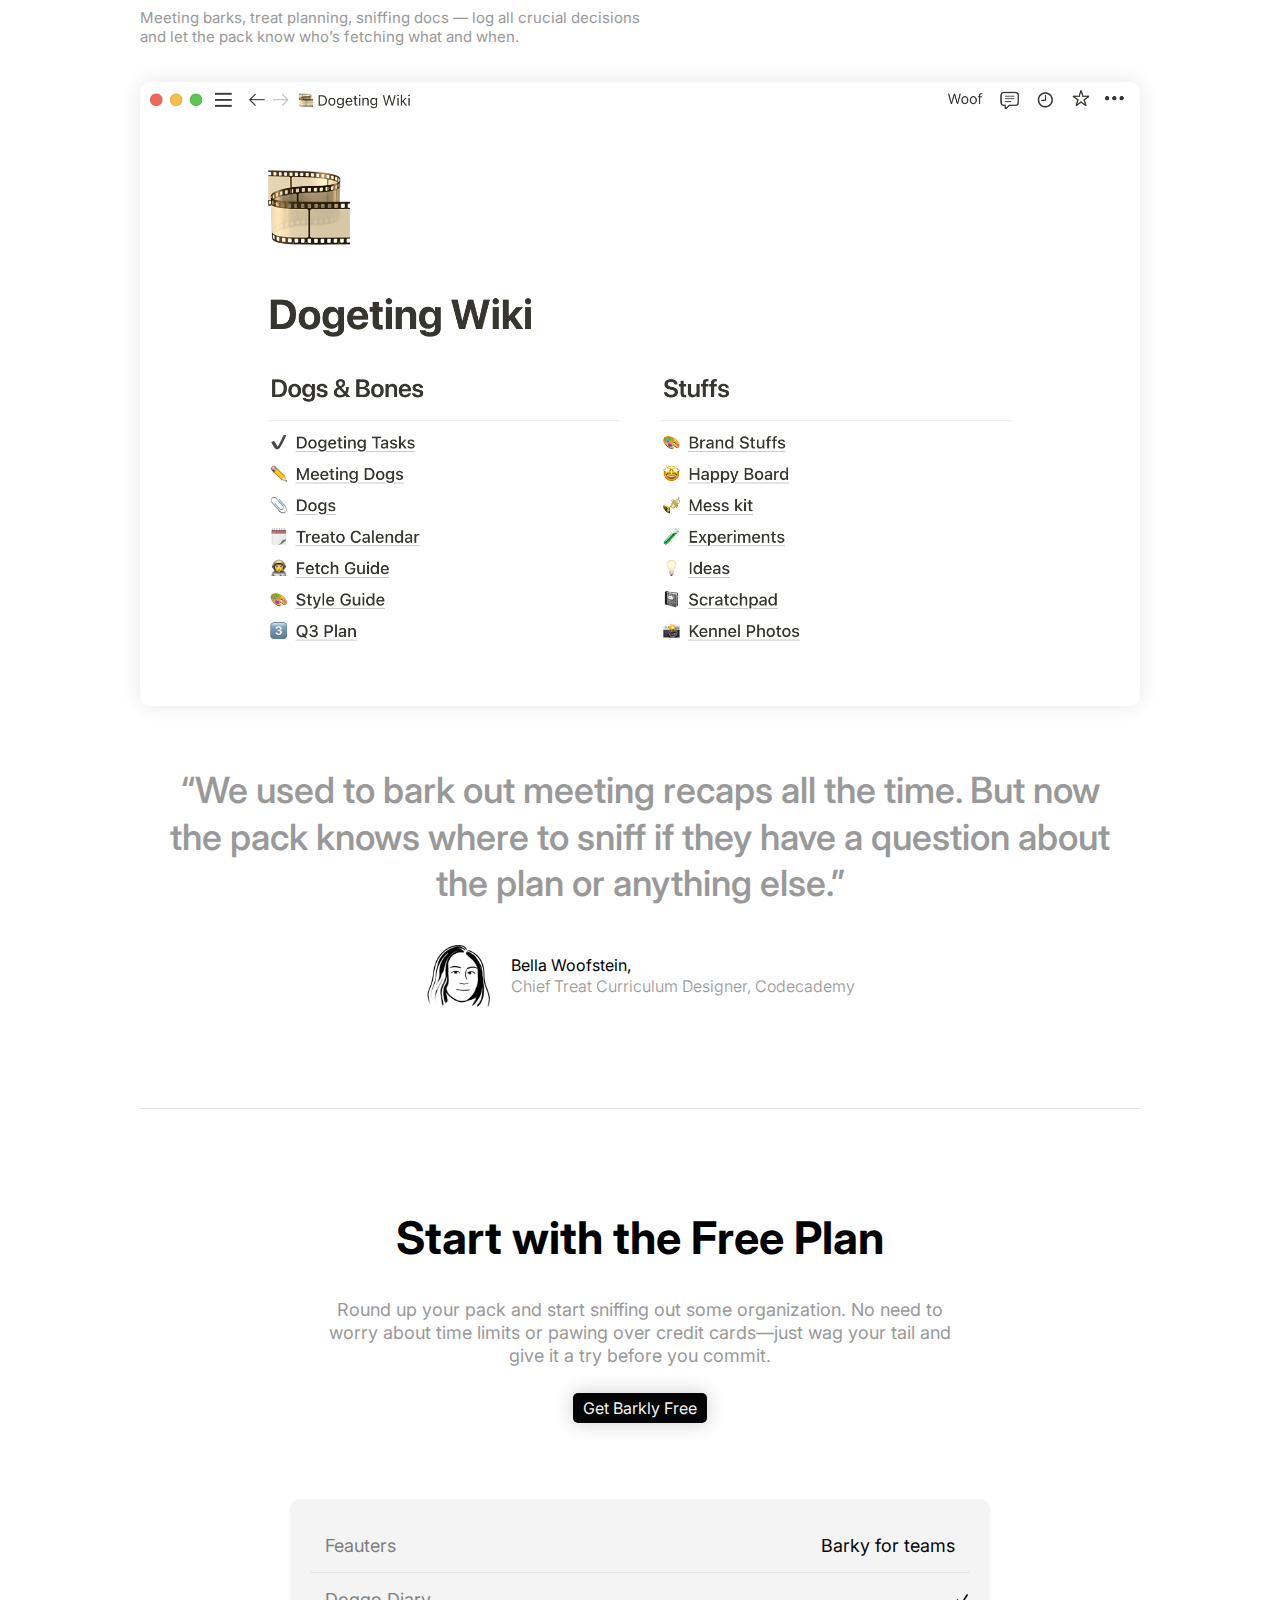
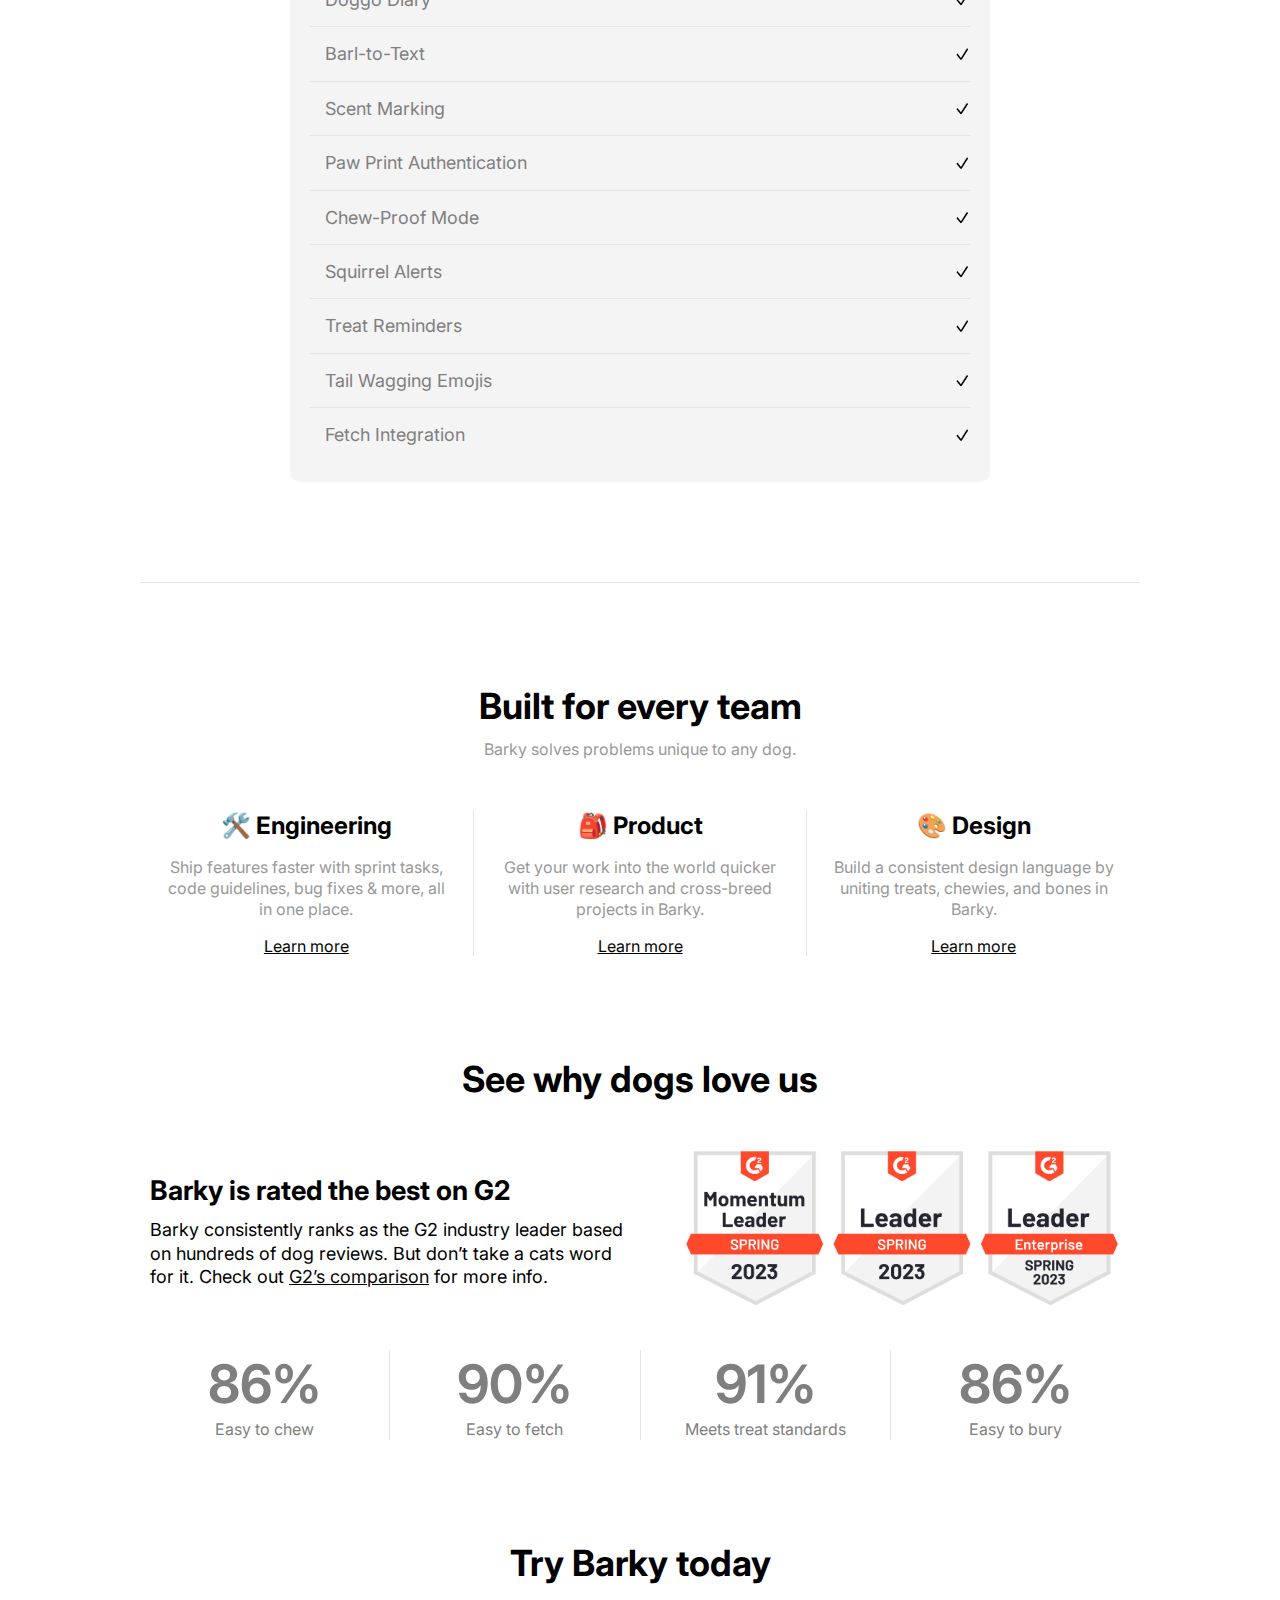
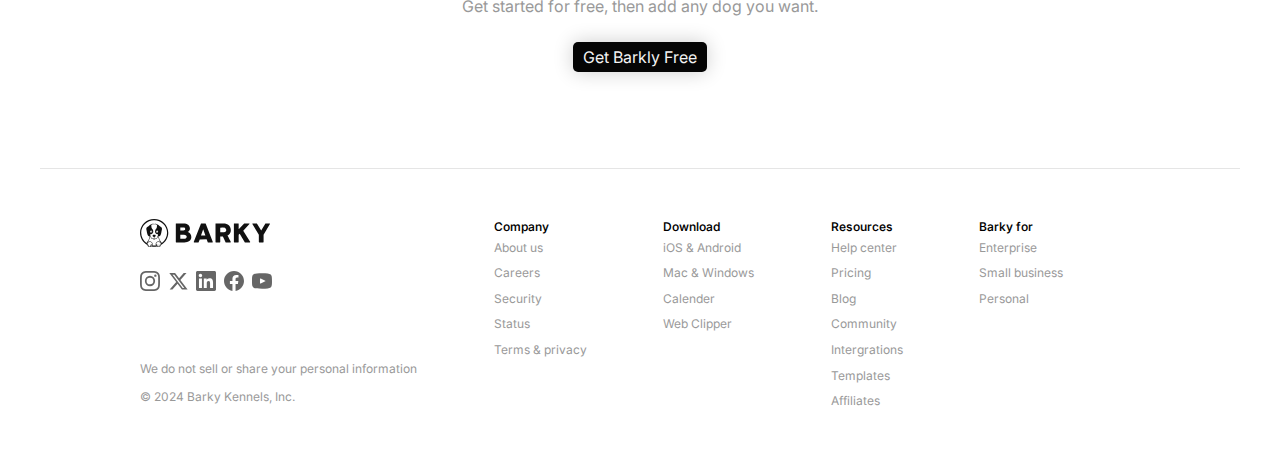
==== commit 98bfbe92: "Gått igenom koden och städat den" ====
--- a/index.html
+++ b/index.html
@@ -114,7 +114,6 @@
                 <a class="button-black" href="#">Get Barkly Free</a></div>
             </div>
             <a id="hamburger" href="#"><img src="material/hamburger.svg" alt="menu icon"></a>
-         
         </header>
 
         <main>
@@ -332,7 +331,7 @@
                 <a href="#">Careers</a>
                 <a href="#">Security</a>
                 <a href="#">Status</a>
-                <a href="#">Terms & provacy</a>
+                <a href="#">Terms & privacy</a>
             </div>
             <div class="footer-content" id="two">
                 <p class="bold">Download</p>
@@ -344,7 +343,7 @@
             <div class="footer-content" id="three">
                 <p class="bold">Resources</p>
                 <a href="#">Help center</a>
-                <a href="#">pricing</a>
+                <a href="#">Pricing</a>
                 <a href="#">Blog</a>
                 <a href="#">Community</a>
                 <a href="#">Intergrations</a>
@@ -357,7 +356,6 @@
                 <a href="#">Small business</a>
                 <a href="#">Personal</a>
             </div>
-
         </div>
         </footer>
     </body>
--- a/style.css
+++ b/style.css
@@ -17,7 +17,6 @@
     --font-size-14: 14px;
     --font-size-13: 13.5px;
     --font-size-12: 12px; 
-
 }
 
 body {
@@ -33,12 +32,12 @@
 
 #top-menu-container {
     display: flex;
-    justify-content: space-between;
     align-items: center;
     padding: 10px; 
     border-bottom: 1px solid var(--light-grey);
     background-color: var(--white);  
     gap: 10px;
+
     position: fixed;
     top:0px;
     left: 20px;
@@ -66,7 +65,9 @@
 }
 
 #hamburger {
-    width: 15px;
+    width: 20px;
+    padding: 5px; 
+    margin-top: 5px;
     display: none;
 }
 
@@ -110,7 +111,7 @@
     border-radius: 5px;  
     width: 240px;
     position: absolute; 
-    top: 25px;
+    top: 30px;
     background-color: var(--white);
 }
 
@@ -181,22 +182,20 @@
 
 #top {
     display: flex;
-    margin: 100px 0 50px 0; 
+    margin: 100px 0px; 
 }
 
 #top h1 {
-    font-size: var(--h1-font-size); 
-    margin: 50px 0 0 0; 
+    font-size: var(--font-size-53); 
+    margin: 0px; 
 }
 
 #top p {
     color: var(--grey); 
-    margin: 10px 0 30px 0; 
+    margin: 10px 5px 30px 0; 
     font-size: var(--font-size-18); 
 }
-.pic-left {
-    padding: 30px; 
-}
+
 .pic-left img {
     width: 100%; 
 }
@@ -234,8 +233,6 @@
 }
 
 .doginfo {
-    display: flex; 
-    flex-direction: column; 
     color: var(--grey); 
 }
 
@@ -273,7 +270,7 @@
 }
 
 .name-and-title{
-    align-self: center;
+    align-content: center;
 }
 
 .second {
@@ -307,7 +304,7 @@
 #gray-squere {
     background-color: var(--grey-white); 
     padding: 20px; 
-    margin: 80px 0; 
+    margin-top: 80px; 
     border-radius: 10px; 
 }
 
@@ -359,6 +356,8 @@
 }
 
 .column {
+    flex-basis: 0;
+    flex-grow: 1; 
     padding: 0 20px; 
     border-right: 1px solid var(--light-grey); 
 }
@@ -377,12 +376,13 @@
 
 #rated {
     display: flex;
-    gap: 20px; 
+    margin-top: 30px; 
 }
 
 #rated-text {
-    margin-top: 50px; 
-    padding: 10px 20px; 
+    margin-top: 30px; 
+    padding: 10px; 
+    font-size: var(--font-size-18);
 }
 
 #rated h2, #rated p {
@@ -393,6 +393,10 @@
     padding-top: 10px; 
     font-size: var(--font-size-18);
     box-sizing: border-box;
+}
+
+#badges {
+    padding-left: 25px; 
 }
 
 #procent {
@@ -492,9 +496,6 @@
 
     #hamburger{
         display: inline; 
-        width: 20px;
-        padding: 5px; 
-        margin-top:  5px;
     }
     /*------nav slutar, main börjar------*/
     #top {
@@ -532,7 +533,6 @@
     #column-built {
         display: grid; 
         grid-template-columns: 1fr 1fr;
-        grid-template-rows: 1fr 1fr;
         gap: 50px; 
     }
 
@@ -552,7 +552,6 @@
     #procent {
         display: grid; 
         grid-template-columns: 1fr 1fr;
-        grid-template-rows: 1fr 1fr;
         gap: 50px; 
     }
 
@@ -614,7 +613,8 @@
 
     #top-menu-container {
         border: none; 
-        position: static; 
+        position: static;
+        justify-content: space-between; 
     }
 
     #nav-left, #nav-right{
@@ -657,15 +657,15 @@
         width: 100%; 
     }
 
-    .doginfo {
-        display: block;
-    }
-
     .textdog {
         width: 100%;
         font-size: var(--font-size-18); 
     }
 
+    .textdog p {
+        padding: 0; 
+    }
+
     .small-pic {
         gap: 5px;
         text-align: left; 
@@ -694,6 +694,7 @@
     }
 
     #column-built {
+        display: flex;
         flex-direction: column;
     }
 
@@ -710,7 +711,12 @@
         flex-direction: column;
     }
 
+    #rated p {
+        padding-right: 40px; 
+    }
+
     #procent {
+        display: flex; 
         flex-direction: column;
     }
 
